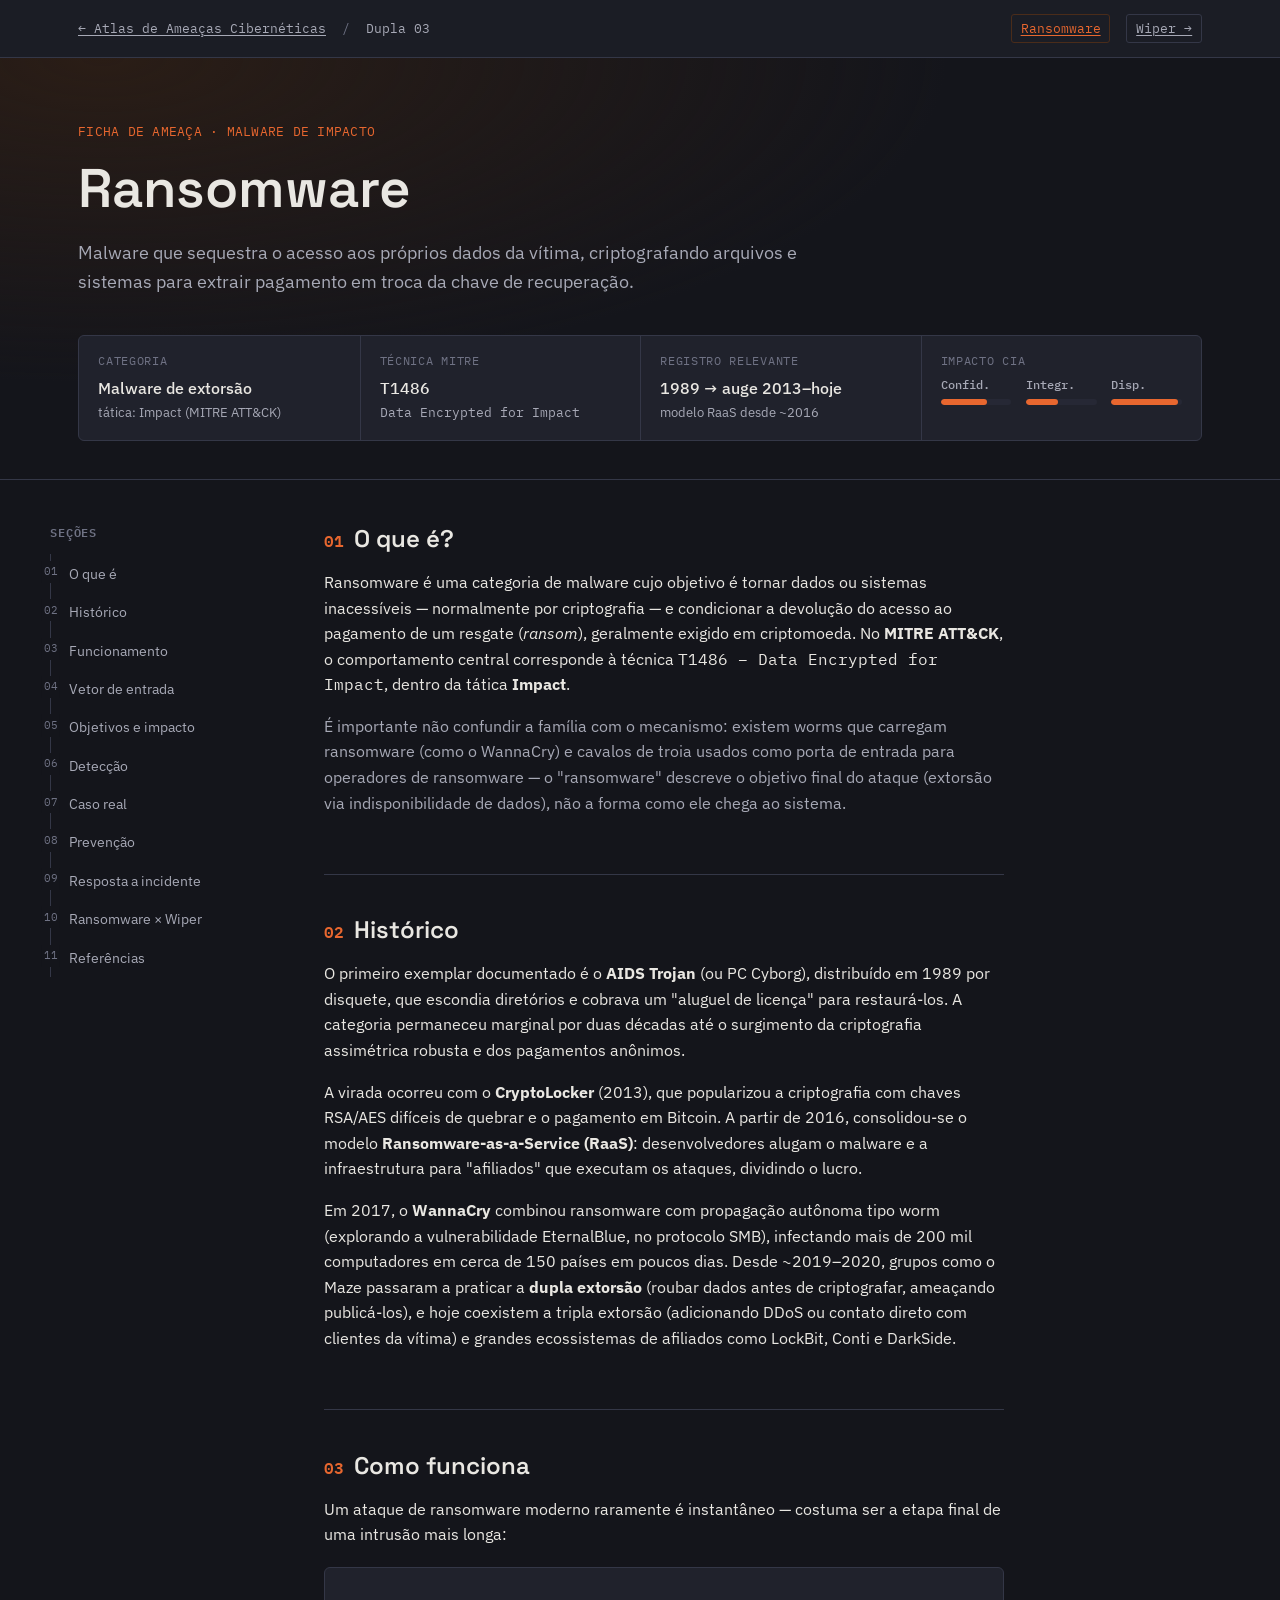
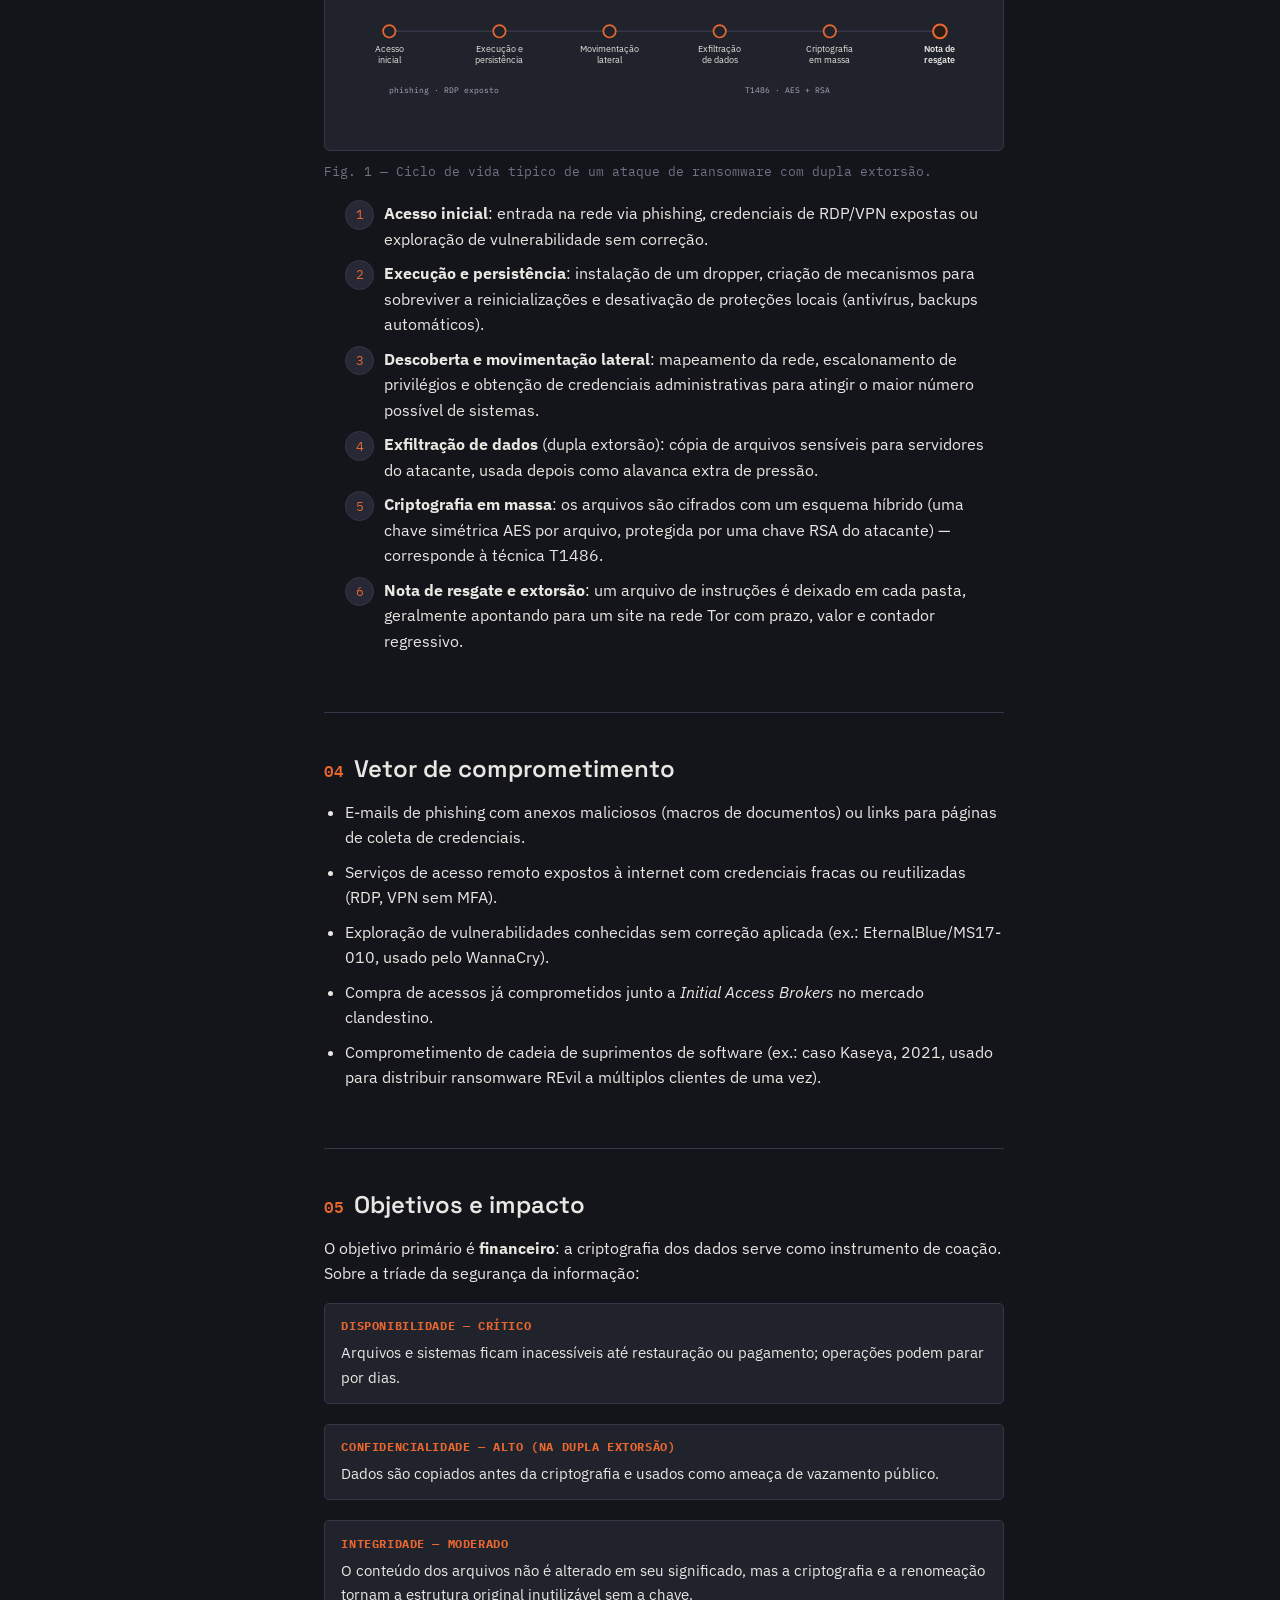
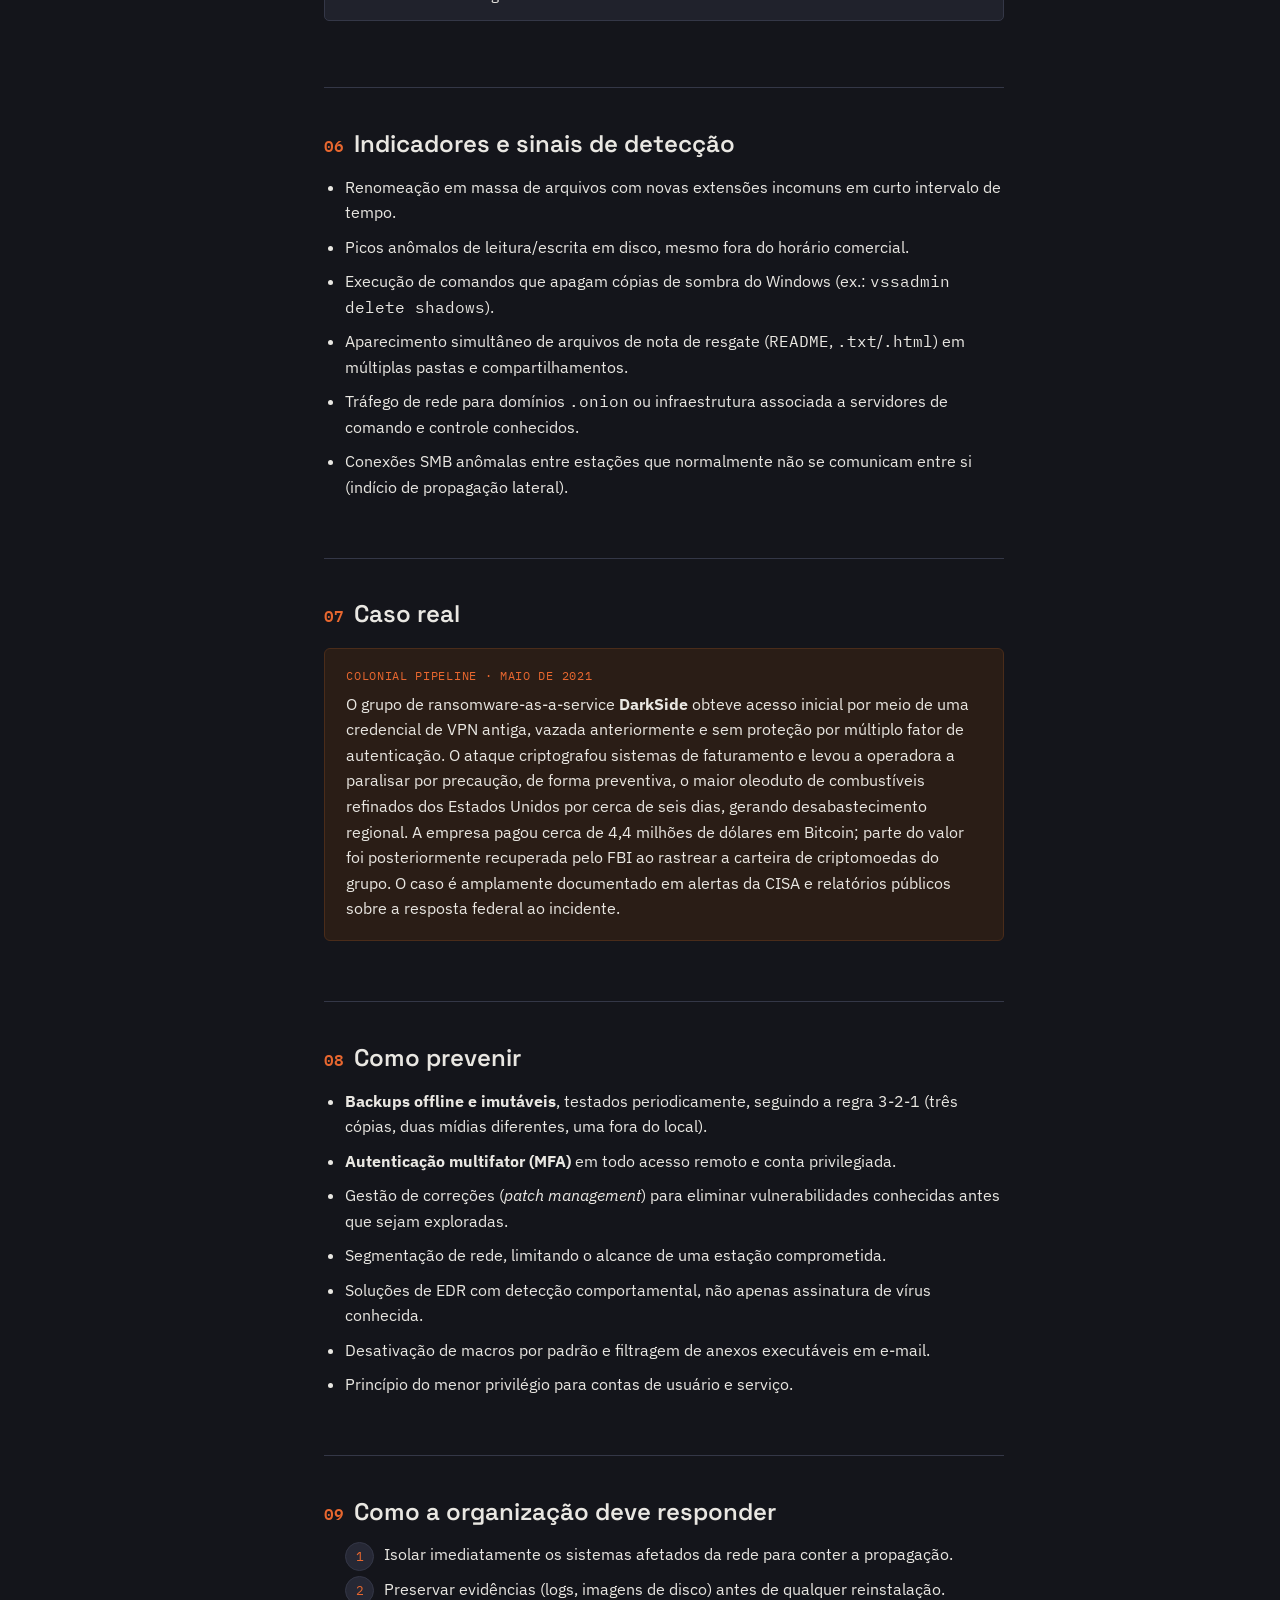
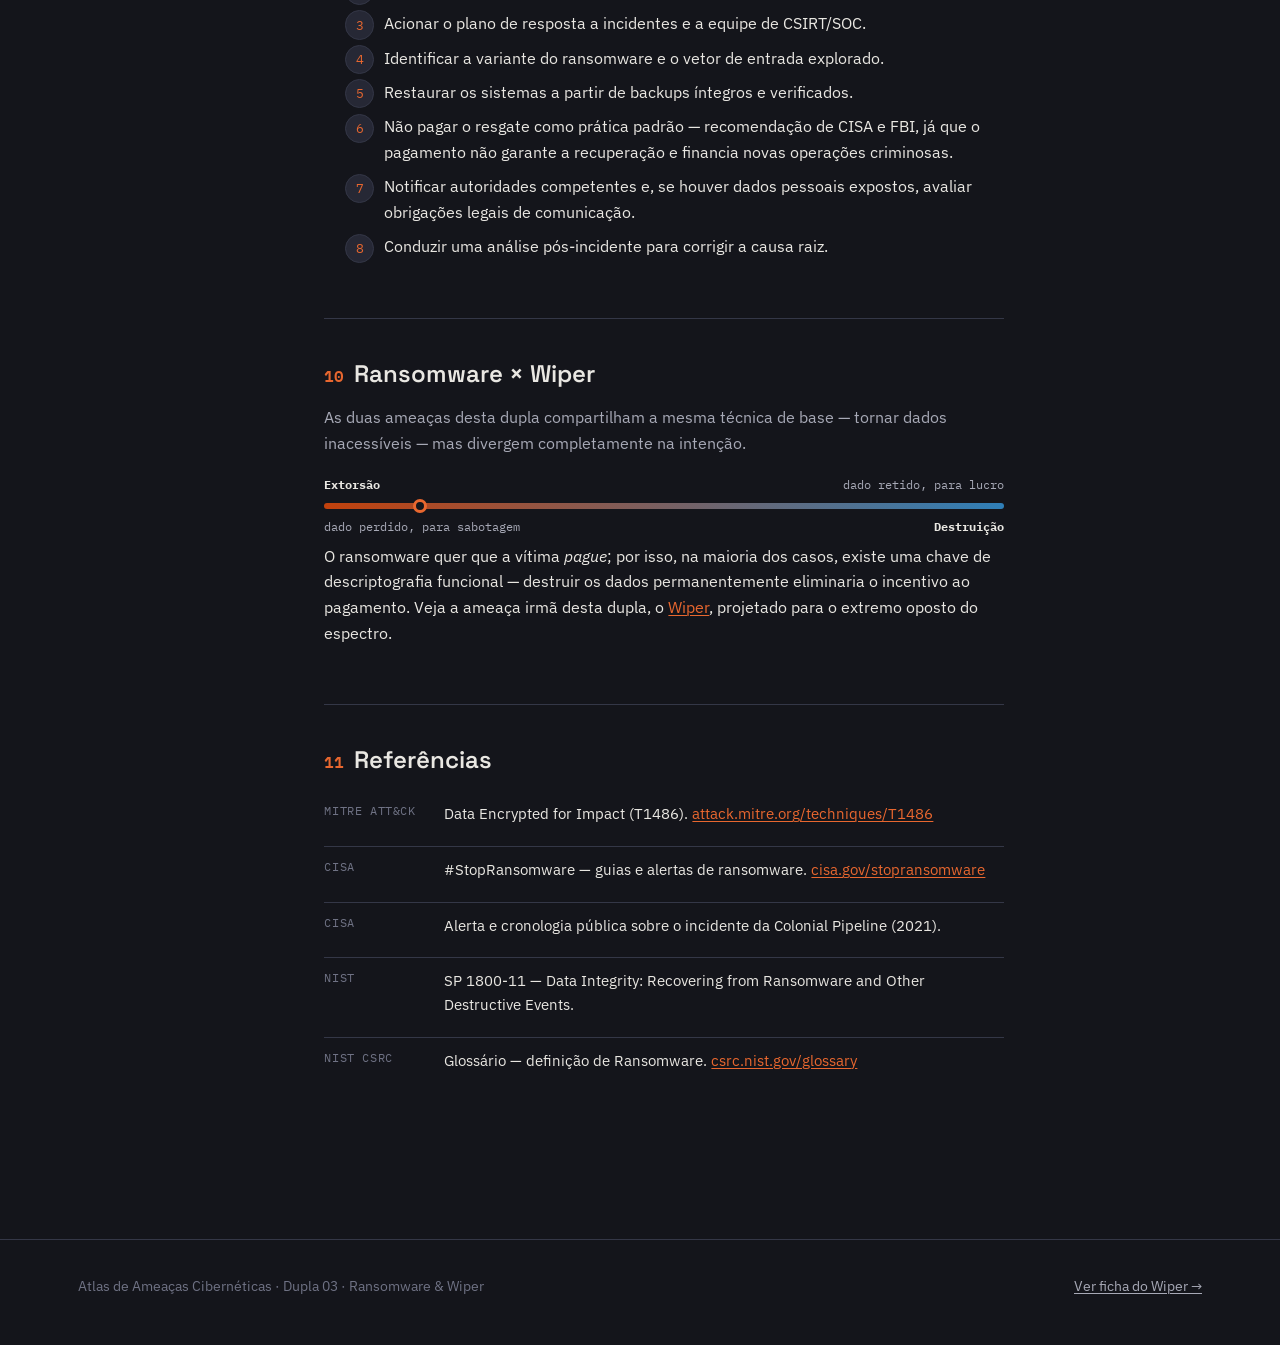
==== atlas-ameacas/dupla03/ransomware.html @ 4f17b282 "Adicao do docker file" ====
<!DOCTYPE html>
<html lang="pt-BR" data-threat="ransomware">
<head>
<meta charset="UTF-8">
<meta name="viewport" content="width=device-width, initial-scale=1.0">
<title>Ransomware — Atlas de Ameaças Cibernéticas | Dupla 03</title>
<meta name="description" content="Ficha técnica sobre Ransomware: histórico, funcionamento, vetores, impactos, detecção, caso real, prevenção e resposta a incidente.">
<link rel="stylesheet" href="style.css">
</head>
<body>

<div class="topbar">
  <div class="wrap">
    <div>
      <a href="../index.html">← Atlas de Ameaças Cibernéticas</a>
      <span class="sep">/</span> Dupla 03
    </div>
    <div class="siblings">
      <a class="pill is-current" href="ransomware.html">Ransomware</a>
      <a class="pill" href="wiper.html">Wiper →</a>
    </div>
  </div>
</div>

<header class="hero">
  <div class="wrap">
    <p class="kicker">FICHA DE AMEAÇA · MALWARE DE IMPACTO</p>
    <h1>Ransomware</h1>
    <p class="lede">Malware que sequestra o acesso aos próprios dados da vítima, criptografando arquivos e sistemas para extrair pagamento em troca da chave de recuperação.</p>

    <div class="factsheet">
      <dl>
        <dt>Categoria</dt>
        <dd>Malware de extorsão <small>tática: Impact (MITRE ATT&CK)</small></dd>
      </dl>
      <dl>
        <dt>Técnica MITRE</dt>
        <dd class="mono">T1486 <small>Data Encrypted for Impact</small></dd>
      </dl>
      <dl>
        <dt>Registro relevante</dt>
        <dd>1989 → auge 2013–hoje <small>modelo RaaS desde ~2016</small></dd>
      </dl>
      <dl>
        <dt>Impacto CIA</dt>
        <dd>
          <div class="cia">
            <div class="bar"><div class="bar-label">Confid.</div><div class="track"><div class="fill" style="width:65%"></div></div></div>
            <div class="bar"><div class="bar-label">Integr.</div><div class="track"><div class="fill" style="width:45%"></div></div></div>
            <div class="bar"><div class="bar-label">Disp.</div><div class="track"><div class="fill" style="width:95%"></div></div></div>
          </div>
        </dd>
      </dl>
    </div>
  </div>
</header>

<div class="dossier wrap dossier-grid">

  <aside class="case-nav">
    <h2>Seções</h2>
    <ol>
      <li><a href="#definicao">O que é</a></li>
      <li><a href="#historico">Histórico</a></li>
      <li><a href="#funcionamento">Funcionamento</a></li>
      <li><a href="#vetor">Vetor de entrada</a></li>
      <li><a href="#impacto">Objetivos e impacto</a></li>
      <li><a href="#deteccao">Detecção</a></li>
      <li><a href="#caso">Caso real</a></li>
      <li><a href="#prevencao">Prevenção</a></li>
      <li><a href="#resposta">Resposta a incidente</a></li>
      <li><a href="#comparacao">Ransomware × Wiper</a></li>
      <li><a href="#referencias">Referências</a></li>
    </ol>
  </aside>

  <main>

    <section id="definicao">
      <h2><span class="num">01</span>O que é?</h2>
      <p>Ransomware é uma categoria de malware cujo objetivo é tornar dados ou sistemas inacessíveis — normalmente por criptografia — e condicionar a devolução do acesso ao pagamento de um resgate (<em>ransom</em>), geralmente exigido em criptomoeda. No <strong>MITRE ATT&CK</strong>, o comportamento central corresponde à técnica <span class="mono">T1486 – Data Encrypted for Impact</span>, dentro da tática <strong>Impact</strong>.</p>
      <p class="muted">É importante não confundir a família com o mecanismo: existem worms que carregam ransomware (como o WannaCry) e cavalos de troia usados como porta de entrada para operadores de ransomware — o "ransomware" descreve o objetivo final do ataque (extorsão via indisponibilidade de dados), não a forma como ele chega ao sistema.</p>
    </section>

    <section id="historico">
      <h2><span class="num">02</span>Histórico</h2>
      <p>O primeiro exemplar documentado é o <strong>AIDS Trojan</strong> (ou PC Cyborg), distribuído em 1989 por disquete, que escondia diretórios e cobrava um "aluguel de licença" para restaurá-los. A categoria permaneceu marginal por duas décadas até o surgimento da criptografia assimétrica robusta e dos pagamentos anônimos.</p>
      <p>A virada ocorreu com o <strong>CryptoLocker</strong> (2013), que popularizou a criptografia com chaves RSA/AES difíceis de quebrar e o pagamento em Bitcoin. A partir de 2016, consolidou-se o modelo <strong>Ransomware-as-a-Service (RaaS)</strong>: desenvolvedores alugam o malware e a infraestrutura para "afiliados" que executam os ataques, dividindo o lucro.</p>
      <p>Em 2017, o <strong>WannaCry</strong> combinou ransomware com propagação autônoma tipo worm (explorando a vulnerabilidade EternalBlue, no protocolo SMB), infectando mais de 200 mil computadores em cerca de 150 países em poucos dias. Desde ~2019–2020, grupos como o Maze passaram a praticar a <strong>dupla extorsão</strong> (roubar dados antes de criptografar, ameaçando publicá-los), e hoje coexistem a tripla extorsão (adicionando DDoS ou contato direto com clientes da vítima) e grandes ecossistemas de afiliados como LockBit, Conti e DarkSide.</p>
    </section>

    <section id="funcionamento">
      <h2><span class="num">03</span>Como funciona</h2>
      <p>Um ataque de ransomware moderno raramente é instantâneo — costuma ser a etapa final de uma intrusão mais longa:</p>
      <figure>
        <div class="diagram-frame">
          <svg viewBox="0 0 920 200" xmlns="http://www.w3.org/2000/svg" role="img" aria-labelledby="rw-diag-title">
            <title id="rw-diag-title">Etapas de um ataque de ransomware, do acesso inicial à extorsão</title>
            <line x1="60" y1="60" x2="860" y2="60" stroke="#343747" stroke-width="2"/>
            <g font-family="IBM Plex Sans, sans-serif" font-size="12.5" fill="#e9e7e2">
              <g>
                <circle cx="60" cy="60" r="9" fill="#20222c" stroke="#e8672f" stroke-width="2.5"/>
                <text x="60" y="90" text-anchor="middle">Acesso</text>
                <text x="60" y="106" text-anchor="middle">inicial</text>
              </g>
              <g>
                <circle cx="220" cy="60" r="9" fill="#20222c" stroke="#e8672f" stroke-width="2.5"/>
                <text x="220" y="90" text-anchor="middle">Execução e</text>
                <text x="220" y="106" text-anchor="middle">persistência</text>
              </g>
              <g>
                <circle cx="380" cy="60" r="9" fill="#20222c" stroke="#e8672f" stroke-width="2.5"/>
                <text x="380" y="90" text-anchor="middle">Movimentação</text>
                <text x="380" y="106" text-anchor="middle">lateral</text>
              </g>
              <g>
                <circle cx="540" cy="60" r="9" fill="#20222c" stroke="#e8672f" stroke-width="2.5"/>
                <text x="540" y="90" text-anchor="middle">Exfiltração</text>
                <text x="540" y="106" text-anchor="middle">de dados</text>
              </g>
              <g>
                <circle cx="700" cy="60" r="9" fill="#20222c" stroke="#e8672f" stroke-width="2.5"/>
                <text x="700" y="90" text-anchor="middle">Criptografia</text>
                <text x="700" y="106" text-anchor="middle">em massa</text>
              </g>
              <g>
                <circle cx="860" cy="60" r="10" fill="#2a1d16" stroke="#e8672f" stroke-width="3"/>
                <text x="860" y="90" text-anchor="middle" font-weight="600">Nota de</text>
                <text x="860" y="106" text-anchor="middle" font-weight="600">resgate</text>
              </g>
            </g>
            <text x="60" y="150" font-family="IBM Plex Mono, monospace" font-size="11" fill="#a7a9b6">phishing · RDP exposto</text>
            <text x="700" y="150" font-family="IBM Plex Mono, monospace" font-size="11" fill="#a7a9b6" text-anchor="end">T1486 · AES + RSA</text>
          </svg>
        </div>
        <figcaption>Fig. 1 — Ciclo de vida típico de um ataque de ransomware com dupla extorsão.</figcaption>
      </figure>
      <ol class="steps">
        <li><strong>Acesso inicial</strong>: entrada na rede via phishing, credenciais de RDP/VPN expostas ou exploração de vulnerabilidade sem correção.</li>
        <li><strong>Execução e persistência</strong>: instalação de um dropper, criação de mecanismos para sobreviver a reinicializações e desativação de proteções locais (antivírus, backups automáticos).</li>
        <li><strong>Descoberta e movimentação lateral</strong>: mapeamento da rede, escalonamento de privilégios e obtenção de credenciais administrativas para atingir o maior número possível de sistemas.</li>
        <li><strong>Exfiltração de dados</strong> (dupla extorsão): cópia de arquivos sensíveis para servidores do atacante, usada depois como alavanca extra de pressão.</li>
        <li><strong>Criptografia em massa</strong>: os arquivos são cifrados com um esquema híbrido (uma chave simétrica AES por arquivo, protegida por uma chave RSA do atacante) — corresponde à técnica <span class="mono">T1486</span>.</li>
        <li><strong>Nota de resgate e extorsão</strong>: um arquivo de instruções é deixado em cada pasta, geralmente apontando para um site na rede Tor com prazo, valor e contador regressivo.</li>
      </ol>
    </section>

    <section id="vetor">
      <h2><span class="num">04</span>Vetor de comprometimento</h2>
      <ul>
        <li>E-mails de phishing com anexos maliciosos (macros de documentos) ou links para páginas de coleta de credenciais.</li>
        <li>Serviços de acesso remoto expostos à internet com credenciais fracas ou reutilizadas (RDP, VPN sem MFA).</li>
        <li>Exploração de vulnerabilidades conhecidas sem correção aplicada (ex.: EternalBlue/MS17-010, usado pelo WannaCry).</li>
        <li>Compra de acessos já comprometidos junto a <em>Initial Access Brokers</em> no mercado clandestino.</li>
        <li>Comprometimento de cadeia de suprimentos de software (ex.: caso Kaseya, 2021, usado para distribuir ransomware REvil a múltiplos clientes de uma vez).</li>
      </ul>
    </section>

    <section id="impacto">
      <h2><span class="num">05</span>Objetivos e impacto</h2>
      <p>O objetivo primário é <strong>financeiro</strong>: a criptografia dos dados serve como instrumento de coação. Sobre a tríade da segurança da informação:</p>
      <ul class="card-list">
        <li><b>Disponibilidade — crítico</b>Arquivos e sistemas ficam inacessíveis até restauração ou pagamento; operações podem parar por dias.</li>
        <li><b>Confidencialidade — alto (na dupla extorsão)</b>Dados são copiados antes da criptografia e usados como ameaça de vazamento público.</li>
        <li><b>Integridade — moderado</b>O conteúdo dos arquivos não é alterado em seu significado, mas a criptografia e a renomeação tornam a estrutura original inutilizável sem a chave.</li>
      </ul>
    </section>

    <section id="deteccao">
      <h2><span class="num">06</span>Indicadores e sinais de detecção</h2>
      <ul>
        <li>Renomeação em massa de arquivos com novas extensões incomuns em curto intervalo de tempo.</li>
        <li>Picos anômalos de leitura/escrita em disco, mesmo fora do horário comercial.</li>
        <li>Execução de comandos que apagam cópias de sombra do Windows (ex.: <span class="mono">vssadmin delete shadows</span>).</li>
        <li>Aparecimento simultâneo de arquivos de nota de resgate (<span class="mono">README</span>, <span class="mono">.txt</span>/<span class="mono">.html</span>) em múltiplas pastas e compartilhamentos.</li>
        <li>Tráfego de rede para domínios <span class="mono">.onion</span> ou infraestrutura associada a servidores de comando e controle conhecidos.</li>
        <li>Conexões SMB anômalas entre estações que normalmente não se comunicam entre si (indício de propagação lateral).</li>
      </ul>
    </section>

    <section id="caso">
      <h2><span class="num">07</span>Caso real</h2>
      <div class="callout">
        <span class="tag">Colonial Pipeline · maio de 2021</span>
        <p>O grupo de ransomware-as-a-service <strong>DarkSide</strong> obteve acesso inicial por meio de uma credencial de VPN antiga, vazada anteriormente e sem proteção por múltiplo fator de autenticação. O ataque criptografou sistemas de faturamento e levou a operadora a paralisar por precaução, de forma preventiva, o maior oleoduto de combustíveis refinados dos Estados Unidos por cerca de seis dias, gerando desabastecimento regional. A empresa pagou cerca de 4,4 milhões de dólares em Bitcoin; parte do valor foi posteriormente recuperada pelo FBI ao rastrear a carteira de criptomoedas do grupo. O caso é amplamente documentado em alertas da CISA e relatórios públicos sobre a resposta federal ao incidente.</p>
      </div>
    </section>

    <section id="prevencao">
      <h2><span class="num">08</span>Como prevenir</h2>
      <ul>
        <li><strong>Backups offline e imutáveis</strong>, testados periodicamente, seguindo a regra 3-2-1 (três cópias, duas mídias diferentes, uma fora do local).</li>
        <li><strong>Autenticação multifator (MFA)</strong> em todo acesso remoto e conta privilegiada.</li>
        <li>Gestão de correções (<em>patch management</em>) para eliminar vulnerabilidades conhecidas antes que sejam exploradas.</li>
        <li>Segmentação de rede, limitando o alcance de uma estação comprometida.</li>
        <li>Soluções de EDR com detecção comportamental, não apenas assinatura de vírus conhecida.</li>
        <li>Desativação de macros por padrão e filtragem de anexos executáveis em e-mail.</li>
        <li>Princípio do menor privilégio para contas de usuário e serviço.</li>
      </ul>
    </section>

    <section id="resposta">
      <h2><span class="num">09</span>Como a organização deve responder</h2>
      <ol class="steps">
        <li>Isolar imediatamente os sistemas afetados da rede para conter a propagação.</li>
        <li>Preservar evidências (logs, imagens de disco) antes de qualquer reinstalação.</li>
        <li>Acionar o plano de resposta a incidentes e a equipe de CSIRT/SOC.</li>
        <li>Identificar a variante do ransomware e o vetor de entrada explorado.</li>
        <li>Restaurar os sistemas a partir de backups íntegros e verificados.</li>
        <li>Não pagar o resgate como prática padrão — recomendação de CISA e FBI, já que o pagamento não garante a recuperação e financia novas operações criminosas.</li>
        <li>Notificar autoridades competentes e, se houver dados pessoais expostos, avaliar obrigações legais de comunicação.</li>
        <li>Conduzir uma análise pós-incidente para corrigir a causa raiz.</li>
      </ol>
    </section>

    <section id="comparacao">
      <h2><span class="num">10</span>Ransomware × Wiper</h2>
      <p class="muted">As duas ameaças desta dupla compartilham a mesma técnica de base — tornar dados inacessíveis — mas divergem completamente na intenção.</p>
      <div class="spectrum">
        <div class="ends"><b>Extorsão</b><span>dado retido, para lucro</span></div>
        <div class="track"><div class="marker" style="left:14%"></div></div>
        <div class="ends" style="margin-top:.5rem;"><span>dado perdido, para sabotagem</span><b>Destruição</b></div>
      </div>
      <p>O ransomware quer que a vítima <em>pague</em>; por isso, na maioria dos casos, existe uma chave de descriptografia funcional — destruir os dados permanentemente eliminaria o incentivo ao pagamento. Veja a ameaça irmã desta dupla, o <a href="wiper.html">Wiper</a>, projetado para o extremo oposto do espectro.</p>
    </section>

    <section id="referencias">
      <h2><span class="num">11</span>Referências</h2>
      <ul class="refs">
        <li><span class="src">MITRE ATT&CK</span><span>Data Encrypted for Impact (T1486). <a href="https://attack.mitre.org/techniques/T1486/" target="_blank" rel="noopener">attack.mitre.org/techniques/T1486</a></span></li>
        <li><span class="src">CISA</span><span>#StopRansomware — guias e alertas de ransomware. <a href="https://www.cisa.gov/stopransomware" target="_blank" rel="noopener">cisa.gov/stopransomware</a></span></li>
        <li><span class="src">CISA</span><span>Alerta e cronologia pública sobre o incidente da Colonial Pipeline (2021).</span></li>
        <li><span class="src">NIST</span><span>SP 1800-11 — Data Integrity: Recovering from Ransomware and Other Destructive Events.</span></li>
        <li><span class="src">NIST CSRC</span><span>Glossário — definição de Ransomware. <a href="https://csrc.nist.gov/glossary/term/ransomware" target="_blank" rel="noopener">csrc.nist.gov/glossary</a></span></li>
      </ul>
    </section>

  </main>
</div>

<footer class="site">
  <div class="wrap foot-row">
    <span>Atlas de Ameaças Cibernéticas · Dupla 03 · Ransomware &amp; Wiper</span>
    <span><a href="wiper.html">Ver ficha do Wiper →</a></span>
  </div>
</footer>

</body>
</html>
---- atlas-ameacas/dupla03/style.css ----
@import url('https://fonts.googleapis.com/css2?family=Space+Grotesk:wght@500;600;700&family=IBM+Plex+Sans:wght@400;500;600&family=IBM+Plex+Mono:wght@400;500&display=swap');

/* ===== Tokens ===== */
:root{
  --bg:#14151b;
  --bg-raise:#1b1d25;
  --surface:#20222c;
  --surface-2:#262835;
  --border:#343747;
  --text:#e9e7e2;
  --text-dim:#a7a9b6;
  --text-faint:#6f7284;

  --accent:#c2410c;
  --accent-strong:#e8672f;
  --accent-soft:#2a1d16;
  --accent-line:#4a2c1a;

  --font-head:"Space Grotesk", "Segoe UI Semibold", system-ui, sans-serif;
  --font-body:"IBM Plex Sans", "Segoe UI", system-ui, sans-serif;
  --font-mono:"IBM Plex Mono", "SFMono-Regular", Consolas, monospace;

  --measure:68ch;
}

html[data-threat="wiper"]{
  --accent:#2f7fb8;
  --accent-strong:#5aa9dd;
  --accent-soft:#162530;
  --accent-line:#1f3d52;
}

*{box-sizing:border-box;}
html{-webkit-text-size-adjust:100%;}
body{
  margin:0;
  background:var(--bg);
  color:var(--text);
  font-family:var(--font-body);
  font-size:16px;
  line-height:1.6;
  -webkit-font-smoothing:antialiased;
}
img,svg{max-width:100%;height:auto;display:block;}
a{color:var(--accent-strong);text-decoration-thickness:1px;text-underline-offset:2px;}
a:hover{color:var(--text);}
a:focus-visible,button:focus-visible{outline:2px solid var(--accent-strong);outline-offset:3px;}

h1,h2,h3{font-family:var(--font-head);font-weight:600;color:var(--text);line-height:1.2;margin:0;}
code,.mono{font-family:var(--font-mono);}

.wrap{max-width:1180px;margin:0 auto;padding:0 1.75rem;}

/* ===== Top bar ===== */
.topbar{
  border-bottom:1px solid var(--border);
  background:var(--bg-raise);
  font-family:var(--font-mono);
  font-size:.82rem;
  color:var(--text-dim);
}
.topbar .wrap{
  display:flex;justify-content:space-between;align-items:center;
  padding-top:.85rem;padding-bottom:.85rem;
  gap:1rem;flex-wrap:wrap;
}
.topbar a{color:var(--text-dim);}
.topbar a:hover{color:var(--accent-strong);}
.topbar .sep{color:var(--text-faint);padding:0 .5rem;}
.topbar .siblings{display:flex;gap:1rem;flex-wrap:wrap;}
.pill{
  display:inline-flex;align-items:center;gap:.4rem;
  border:1px solid var(--border);border-radius:3px;
  padding:.2rem .55rem;
}
.pill.is-current{border-color:var(--accent-line);color:var(--accent-strong);}

/* ===== Header ===== */
header.hero{
  border-bottom:1px solid var(--border);
  padding:3.2rem 0 2.4rem;
  background:
    radial-gradient(120% 140% at 8% 0%, var(--accent-soft) 0%, transparent 55%),
    var(--bg);
}
.hero .kicker{
  font-family:var(--font-mono);font-size:.8rem;letter-spacing:.02em;
  color:var(--accent-strong);margin-bottom:.9rem;
}
.hero h1{font-size:clamp(2.1rem,4vw + .8rem,3.4rem);max-width:16ch;}
.hero .lede{
  margin-top:1rem;max-width:var(--measure);
  font-size:1.15rem;color:var(--text-dim);
}

/* fact sheet */
.factsheet{
  margin-top:2.4rem;
  display:grid;grid-template-columns:repeat(4,1fr);
  border:1px solid var(--border);border-radius:6px;overflow:hidden;
  background:var(--surface);
}
.factsheet dl{margin:0;padding:1rem 1.2rem;border-left:1px solid var(--border);}
.factsheet dl:first-child{border-left:none;}
.factsheet dt{font-family:var(--font-mono);font-size:.72rem;color:var(--text-faint);text-transform:uppercase;letter-spacing:.06em;margin-bottom:.35rem;}
.factsheet dd{margin:0;font-size:.98rem;font-weight:500;}
.factsheet dd small{display:block;font-weight:400;color:var(--text-dim);font-size:.8rem;margin-top:.15rem;}

/* CIA gauge */
.cia{display:flex;gap:.9rem;margin-top:.35rem;}
.cia .bar{flex:1;}
.cia .bar-label{font-size:.72rem;color:var(--text-dim);margin-bottom:.3rem;font-family:var(--font-mono);}
.cia .track{height:6px;background:var(--surface-2);border-radius:3px;overflow:hidden;}
.cia .fill{height:100%;background:var(--accent-strong);border-radius:3px;}

/* ===== Layout ===== */
.dossier{padding:2.8rem 0 4rem;}
.dossier-grid{display:grid;grid-template-columns:220px minmax(0,1fr);gap:3.4rem;align-items:start;}

.case-nav{position:sticky;top:1.6rem;}
.case-nav h2{font-size:.78rem;font-family:var(--font-mono);color:var(--text-faint);text-transform:uppercase;letter-spacing:.07em;margin-bottom:.9rem;}
.case-nav ol{list-style:none;margin:0;padding:0;counter-reset:step;border-left:1px solid var(--border);}
.case-nav li{counter-increment:step;position:relative;padding:.4rem 0 .4rem 1.1rem;}
.case-nav li::before{
  content:counter(step,decimal-leading-zero);
  position:absolute;left:-.5px;top:.4rem;transform:translateX(-50%);
  background:var(--bg);color:var(--text-faint);
  font-family:var(--font-mono);font-size:.68rem;padding:.15rem;
}
.case-nav a{color:var(--text-dim);font-size:.88rem;text-decoration:none;}
.case-nav a:hover{color:var(--accent-strong);}

main section{
  max-width:var(--measure);
  padding-bottom:2.6rem;margin-bottom:2.6rem;
  border-bottom:1px solid var(--border);
  scroll-margin-top:1.5rem;
}
main section:last-of-type{border-bottom:none;}
main h2{font-size:1.5rem;margin-bottom:1rem;}
main h2 .num{font-family:var(--font-mono);color:var(--accent-strong);font-size:1rem;margin-right:.6rem;}
main p{margin:0 0 1rem;color:var(--text);}
main p.muted{color:var(--text-dim);}
main ul,main ol.steps{margin:0 0 1rem;padding-left:1.3rem;}
main li{margin-bottom:.55rem;}
main strong{color:var(--text);}

.callout{
  border:1px solid var(--accent-line);
  background:var(--accent-soft);
  border-radius:6px;
  padding:1.1rem 1.3rem;
  margin:1.2rem 0;
}
.callout p{margin:0;color:var(--text);}
.callout .tag{font-family:var(--font-mono);font-size:.72rem;color:var(--accent-strong);text-transform:uppercase;letter-spacing:.06em;display:block;margin-bottom:.4rem;}

.card-list{display:grid;gap:.7rem;margin:1rem 0;padding:0;list-style:none;}
.card-list li{
  background:var(--surface);border:1px solid var(--border);border-radius:5px;
  padding:.85rem 1rem;font-size:.95rem;
}
.card-list li b{display:block;font-family:var(--font-mono);font-size:.74rem;color:var(--accent-strong);text-transform:uppercase;letter-spacing:.05em;margin-bottom:.25rem;}

ol.steps{counter-reset:s;padding-left:0;}
ol.steps li{
  list-style:none;position:relative;padding-left:2.4rem;
}
ol.steps li::before{
  counter-increment:s;content:counter(s);
  position:absolute;left:0;top:-.05rem;
  width:1.7rem;height:1.7rem;border-radius:50%;
  background:var(--surface-2);border:1px solid var(--border);
  display:flex;align-items:center;justify-content:center;
  font-family:var(--font-mono);font-size:.82rem;color:var(--accent-strong);
}

/* comparison spectrum */
.spectrum{margin:1.2rem 0 .4rem;}
.spectrum .ends{display:flex;justify-content:space-between;font-family:var(--font-mono);font-size:.75rem;color:var(--text-dim);margin-bottom:.5rem;}
.spectrum .ends b{color:var(--text);}
.spectrum .track{position:relative;height:6px;background:linear-gradient(90deg,#c2410c,#2f7fb8);border-radius:3px;}
.spectrum .marker{
  position:absolute;top:50%;width:14px;height:14px;border-radius:50%;
  background:var(--bg);border:3px solid var(--accent-strong);
  transform:translate(-50%,-50%);
}

figure{margin:1.2rem 0;}
figure figcaption{font-size:.82rem;color:var(--text-faint);margin-top:.6rem;font-family:var(--font-mono);}
.diagram-frame{background:var(--surface);border:1px solid var(--border);border-radius:6px;padding:1.4rem;}

.refs{list-style:none;margin:0;padding:0;}
.refs li{
  padding:.7rem 0;border-top:1px solid var(--border);
  display:grid;grid-template-columns:6.5rem 1fr;gap:1rem;font-size:.92rem;
}
.refs li:first-child{border-top:none;}
.refs .src{font-family:var(--font-mono);font-size:.74rem;color:var(--text-faint);text-transform:uppercase;letter-spacing:.05em;}

footer.site{
  border-top:1px solid var(--border);
  padding:2.2rem 0 3rem;
  color:var(--text-faint);font-size:.85rem;
}
footer.site a{color:var(--text-dim);}
footer.site .foot-row{display:flex;justify-content:space-between;flex-wrap:wrap;gap:1rem;align-items:center;}

@media (max-width:920px){
  .factsheet{grid-template-columns:repeat(2,1fr);}
  .factsheet dl:nth-child(3){border-left:none;}
  .dossier-grid{grid-template-columns:1fr;}
  .case-nav{position:static;margin-bottom:2rem;}
  .case-nav ol{border-left:none;display:flex;flex-wrap:wrap;gap:.4rem .9rem;}
  .case-nav li{padding-left:1.1rem;}
  .refs li{grid-template-columns:1fr;gap:.2rem;}
}
@media (prefers-reduced-motion:reduce){*{scroll-behavior:auto !important;}}
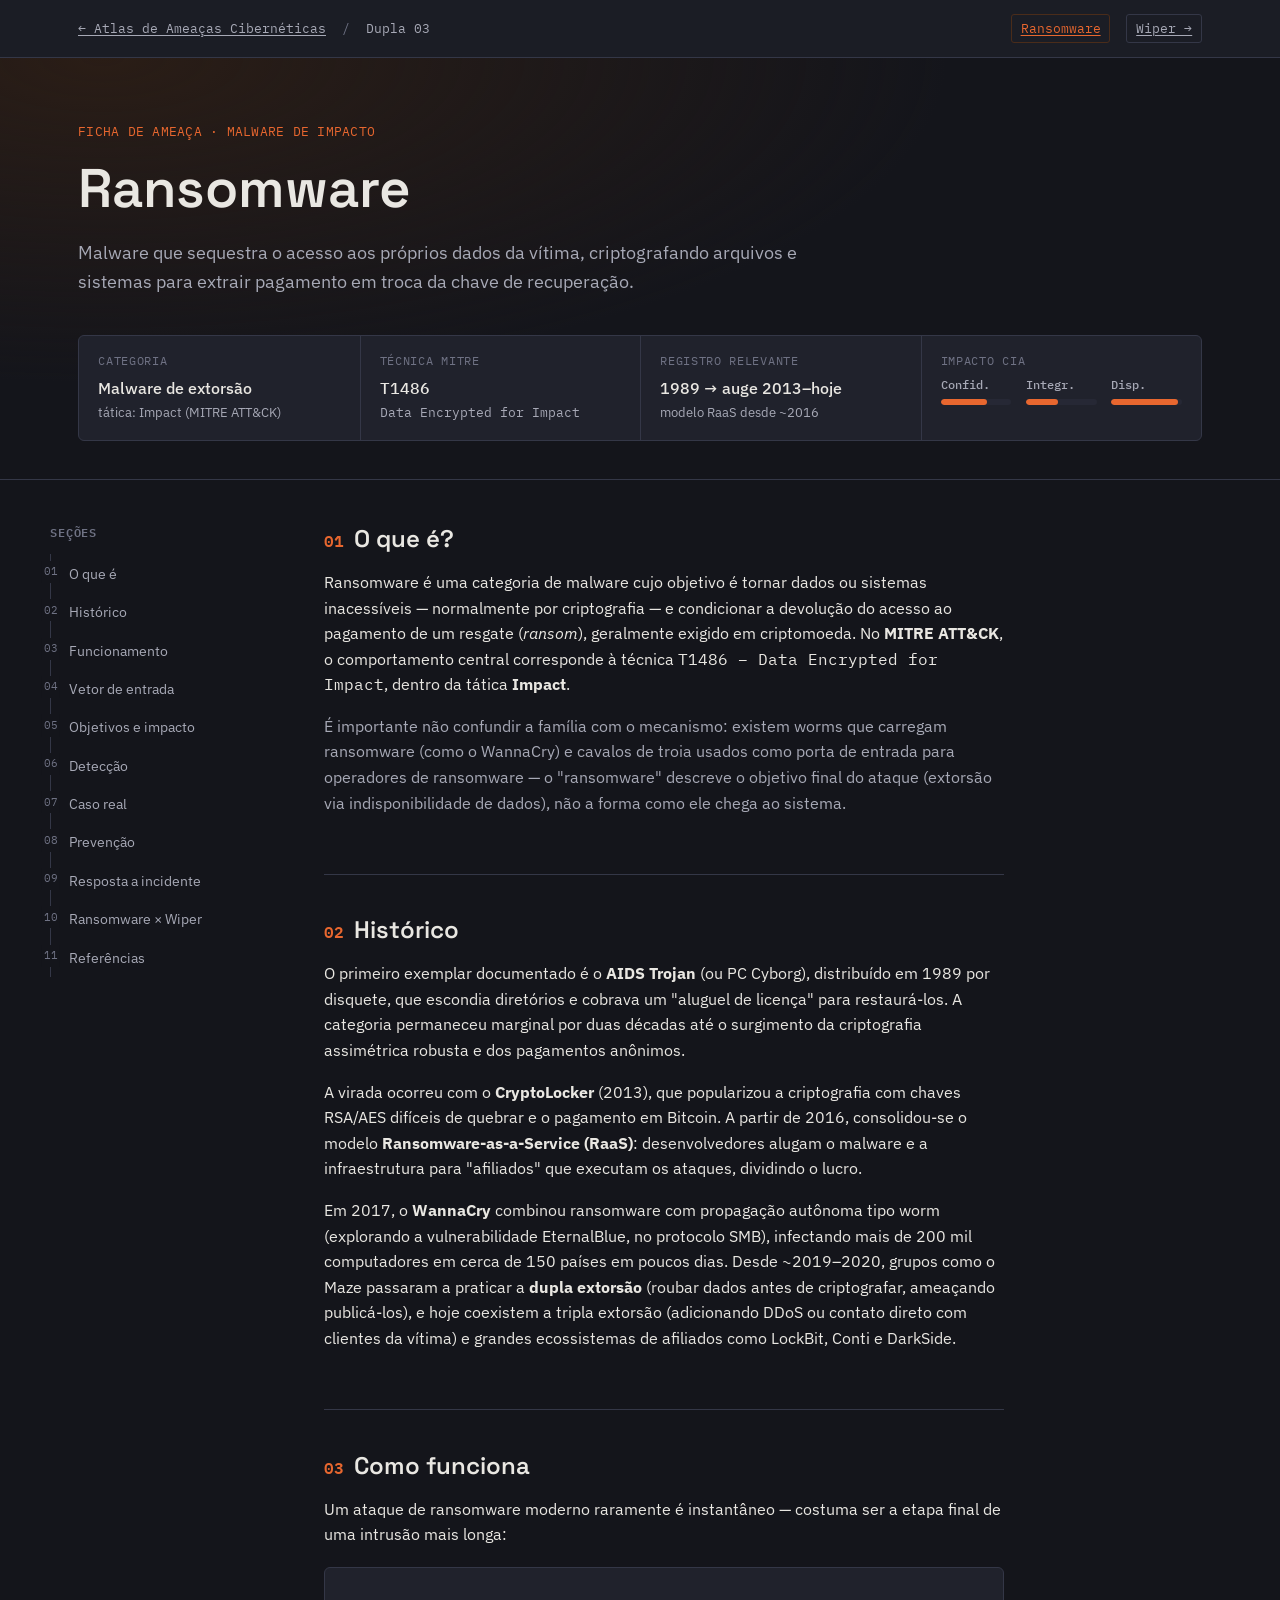
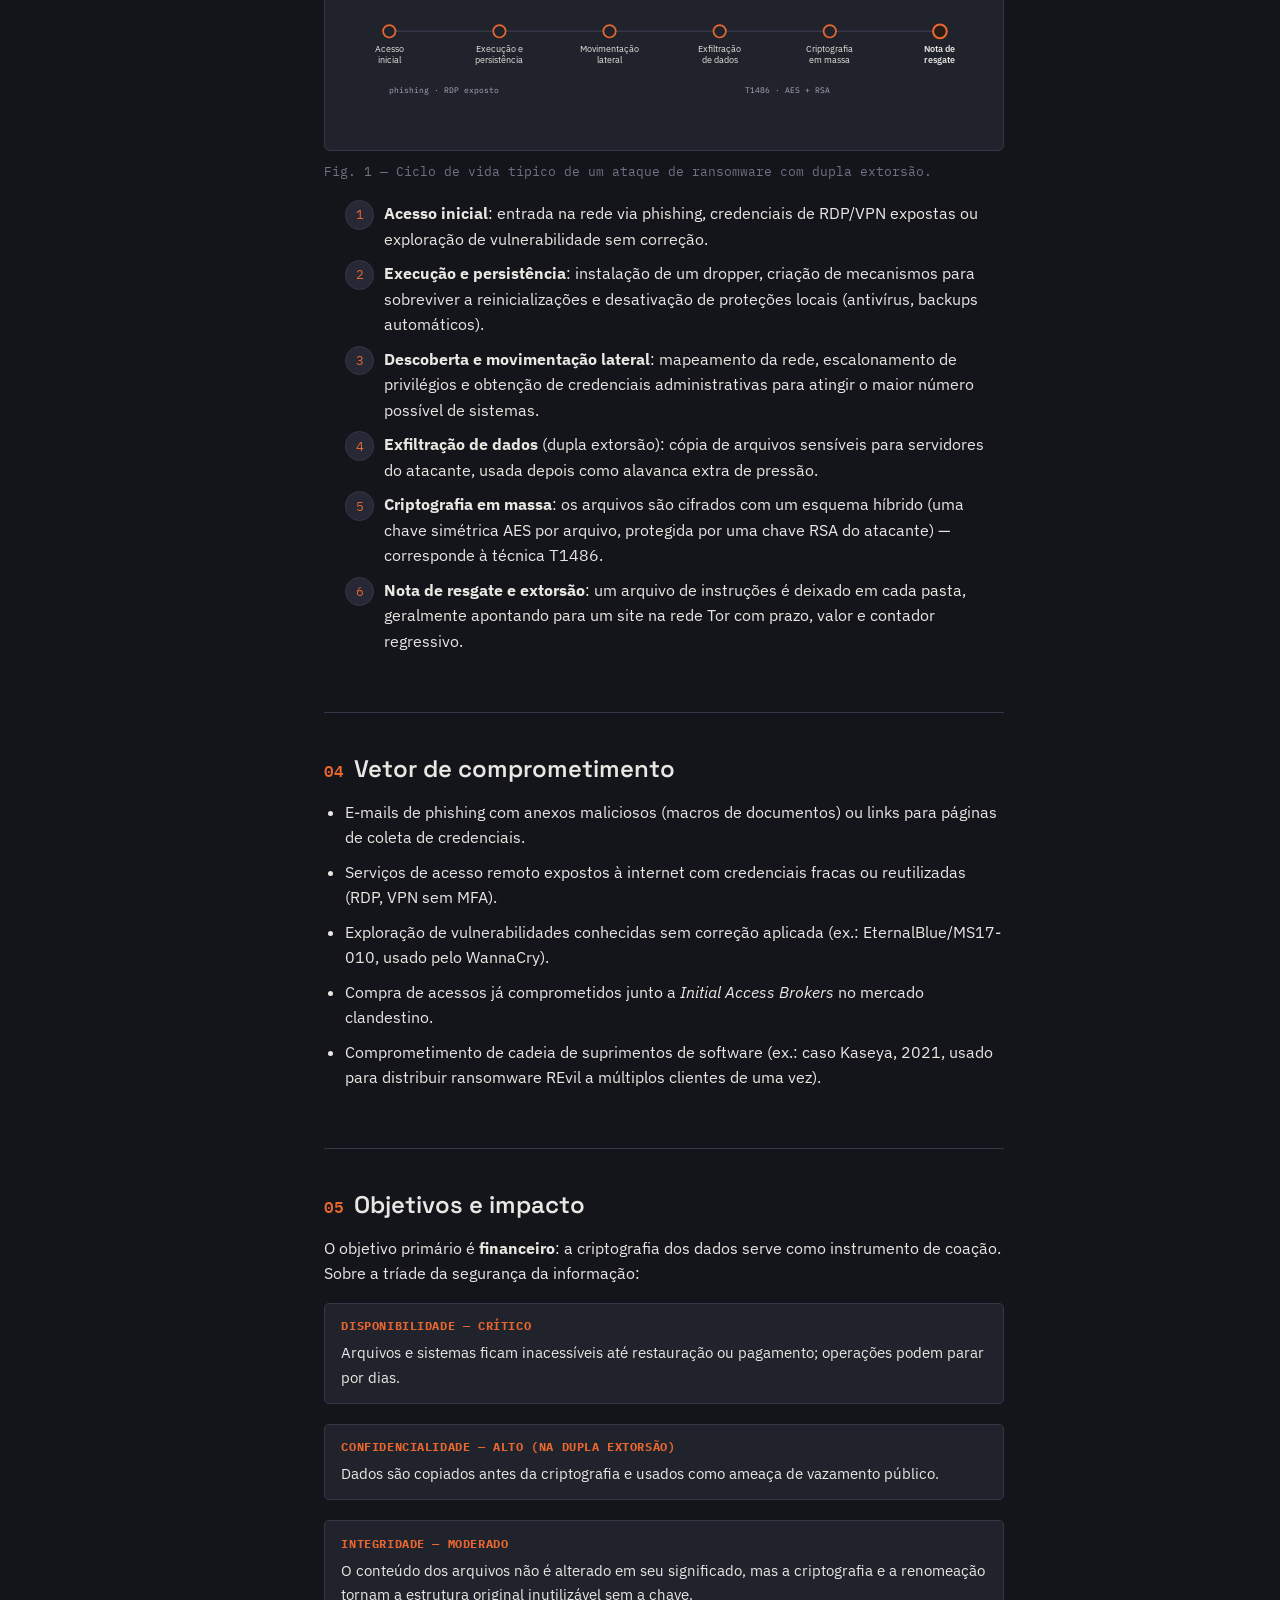
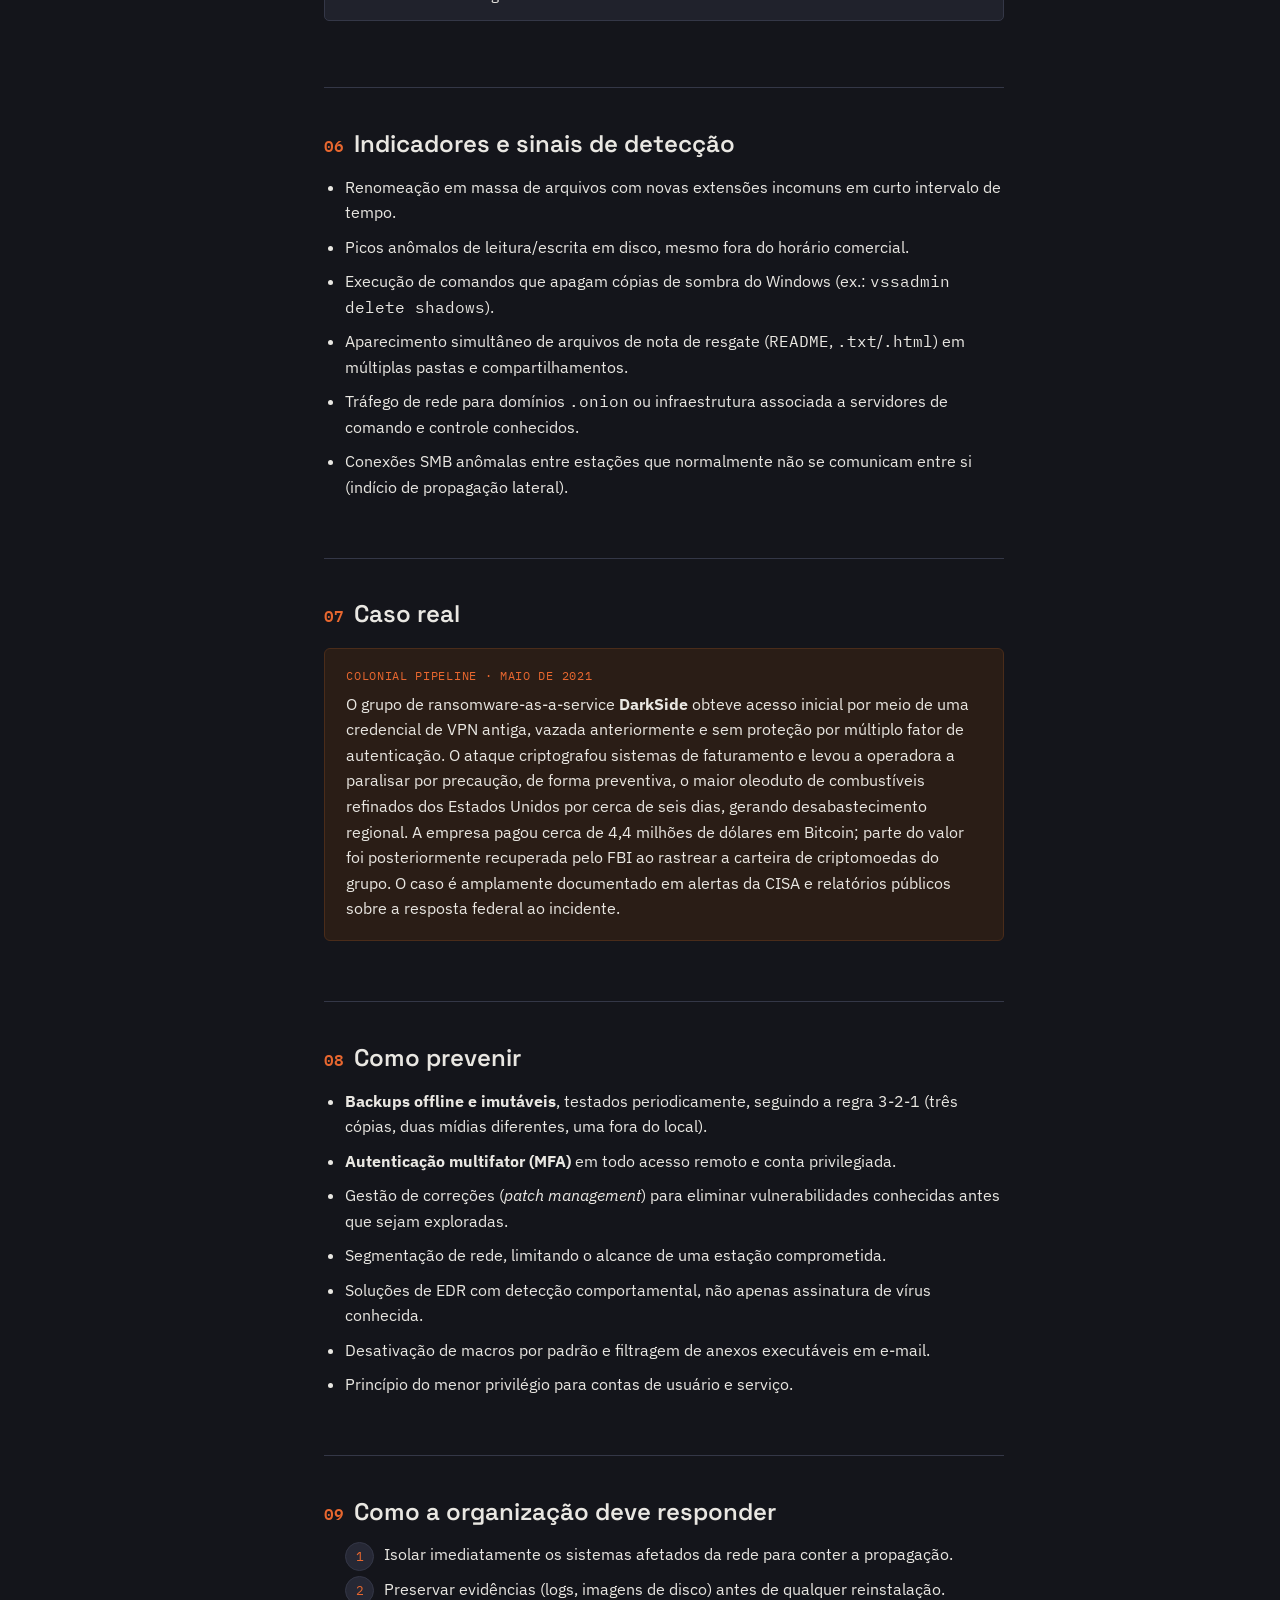
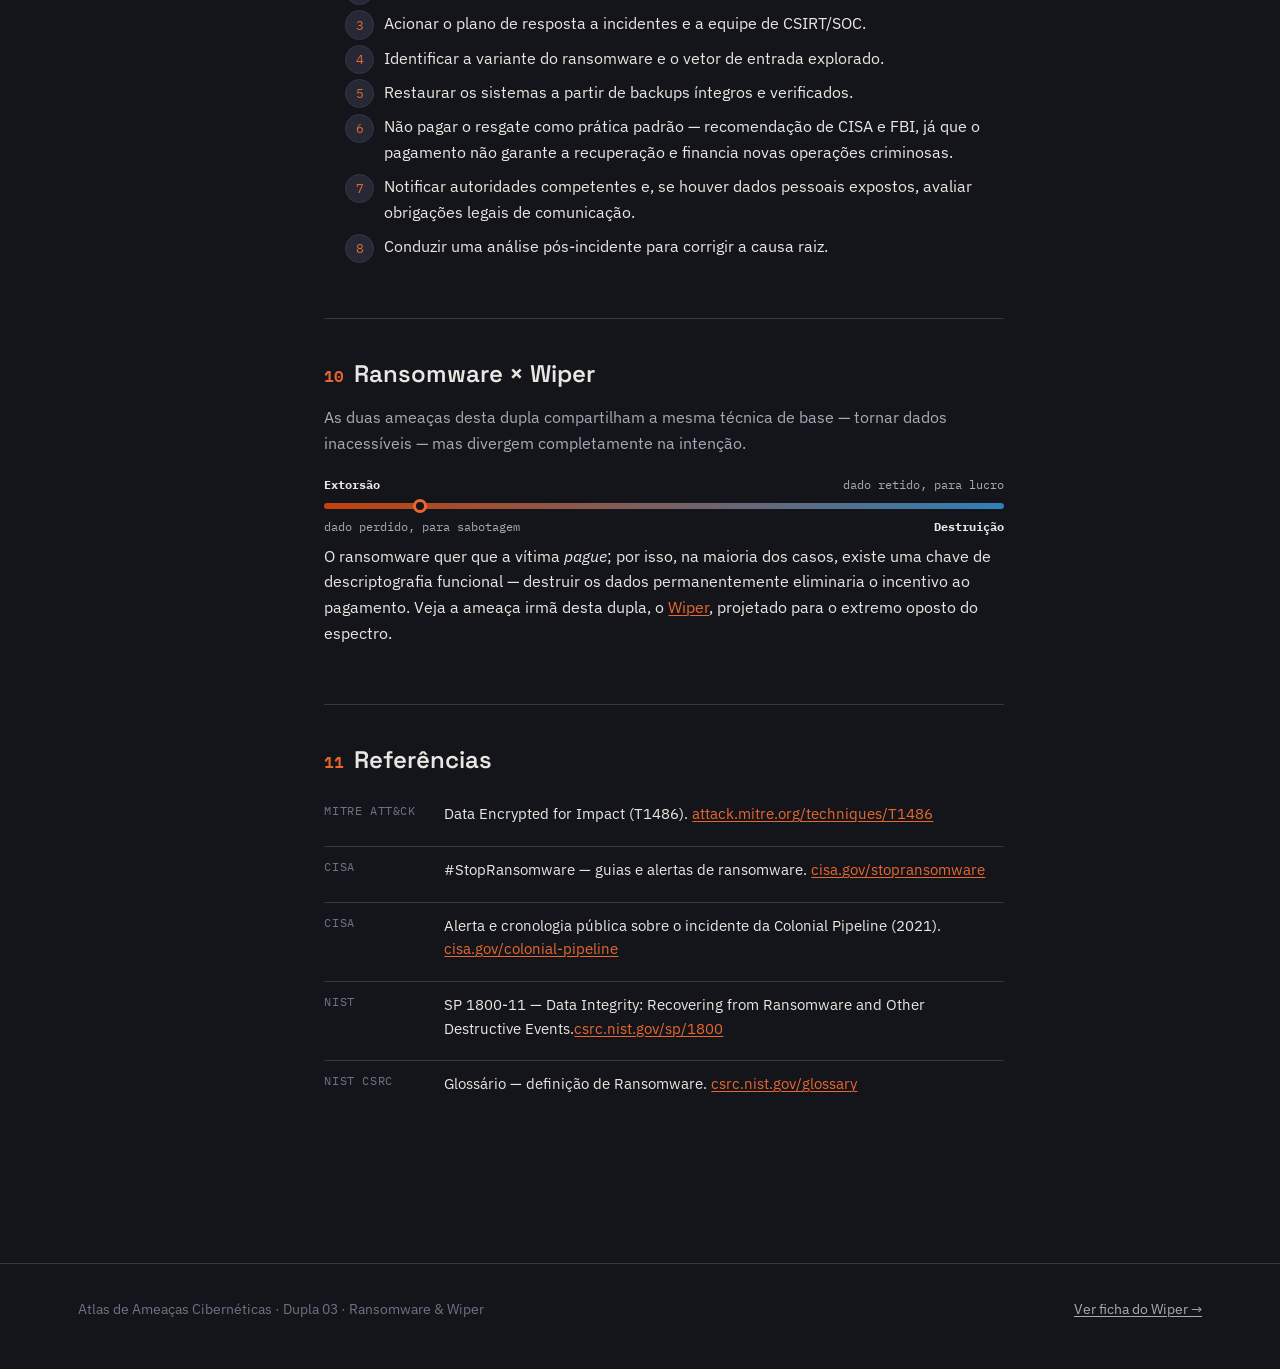
==== commit 52da7db5: "correções na paginação" ====
--- a/atlas-ameacas/dupla03/ransomware.html
+++ b/atlas-ameacas/dupla03/ransomware.html
@@ -229,8 +229,8 @@
       <ul class="refs">
         <li><span class="src">MITRE ATT&CK</span><span>Data Encrypted for Impact (T1486). <a href="https://attack.mitre.org/techniques/T1486/" target="_blank" rel="noopener">attack.mitre.org/techniques/T1486</a></span></li>
         <li><span class="src">CISA</span><span>#StopRansomware — guias e alertas de ransomware. <a href="https://www.cisa.gov/stopransomware" target="_blank" rel="noopener">cisa.gov/stopransomware</a></span></li>
-        <li><span class="src">CISA</span><span>Alerta e cronologia pública sobre o incidente da Colonial Pipeline (2021).</span></li>
-        <li><span class="src">NIST</span><span>SP 1800-11 — Data Integrity: Recovering from Ransomware and Other Destructive Events.</span></li>
+        <li><span class="src">CISA</span><span>Alerta e cronologia pública sobre o incidente da Colonial Pipeline (2021). <a href="https://www.cisa.gov/news-events/news/attack-colonial-pipeline-what-weve-learned-what-weve-done-over-past-two-years" target="_blank" real="noopener">cisa.gov/colonial-pipeline</a></span></li>
+        <li><span class="src">NIST</span><span>SP 1800-11 — Data Integrity: Recovering from Ransomware and Other Destructive Events.<a href="https://csrc.nist.gov/pubs/sp/1800/11/final" target="_blank" rel="noopener">csrc.nist.gov/sp/1800</a></span></li>
         <li><span class="src">NIST CSRC</span><span>Glossário — definição de Ransomware. <a href="https://csrc.nist.gov/glossary/term/ransomware" target="_blank" rel="noopener">csrc.nist.gov/glossary</a></span></li>
       </ul>
     </section>
